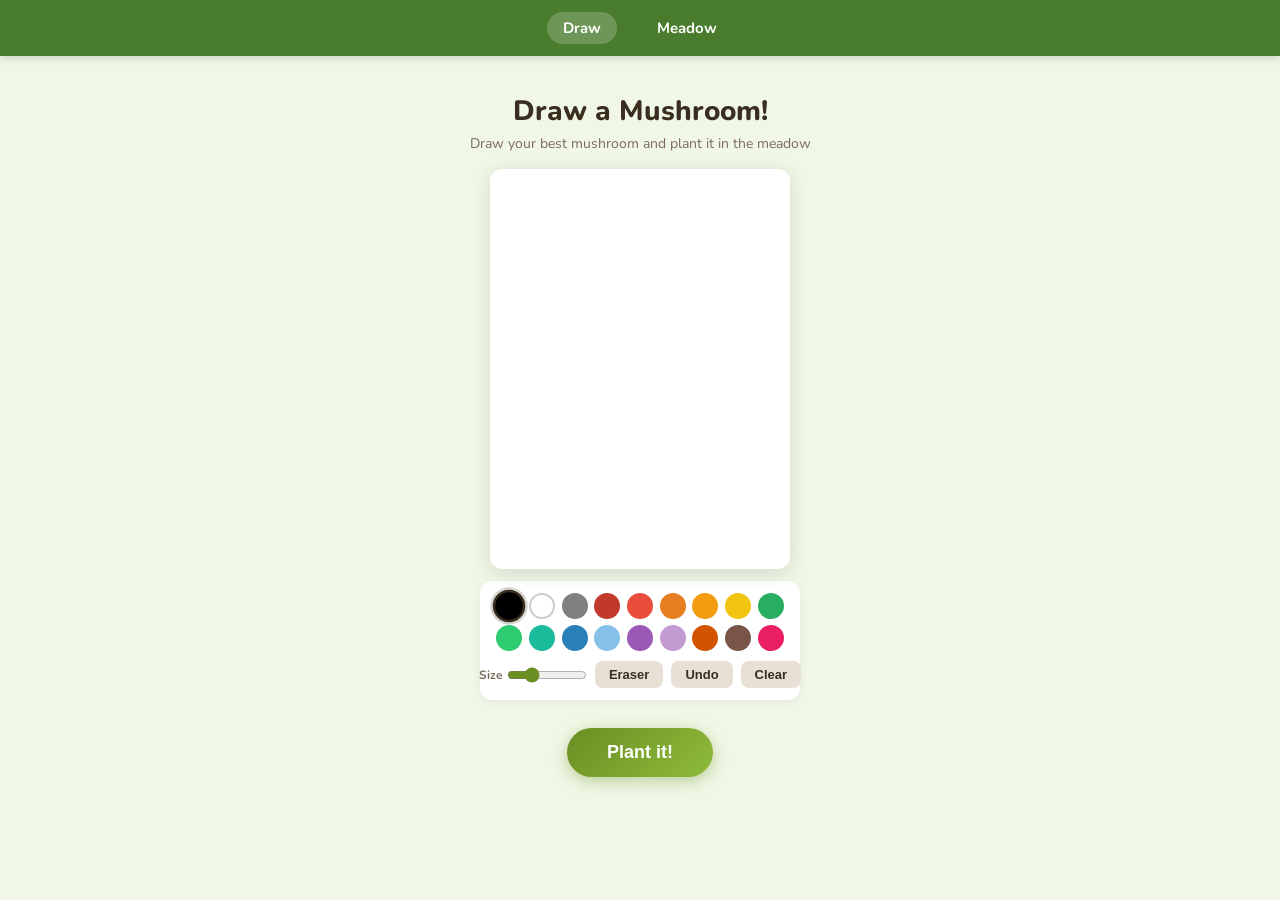
==== src/index.html @ 131b41e0 "update color and jumping" ====
<!DOCTYPE html>
<html lang="en">
<head>
  <meta charset="UTF-8">
  <meta name="viewport" content="width=device-width, initial-scale=1.0">
  <title>Draw a Mushroom!</title>
  <link rel="preconnect" href="https://fonts.googleapis.com">
  <link href="https://fonts.googleapis.com/css2?family=Nunito:wght@400;600;700;800&display=swap" rel="stylesheet">
  <link rel="stylesheet" href="css/style.css">
</head>
<body>
  <nav class="nav">
    <a href="index.html" class="active">Draw</a>
    <a href="meadow.html">Meadow</a>
  </nav>

  <div class="draw-container">
    <h1 class="draw-title">Draw a Mushroom!</h1>
    <p class="draw-subtitle">Draw your best mushroom and plant it in the meadow</p>

    <div class="canvas-wrapper" id="canvas-wrapper">
      <canvas id="draw-canvas" width="300" height="400"></canvas>
      <div class="ai-feedback" id="ai-feedback"></div>
    </div>

    <div class="tools" id="tools">
      <!-- Colors injected by JS -->
    </div>

    <button class="submit-btn" id="submit-btn">Plant it!</button>
  </div>

  <!-- Submit Modal -->
  <div class="modal-overlay" id="submit-modal">
    <div class="modal good" id="modal-content">
      <h2 id="modal-title">Nice Mushroom!</h2>
      <p id="modal-desc">Give your mushroom a name before planting it.</p>
      <input type="text" id="artist-input" placeholder="Your name" maxlength="24">
      <div>
        <button class="modal-btn secondary" id="modal-cancel">Cancel</button>
        <button class="modal-btn primary" id="modal-confirm">Plant it!</button>
      </div>
    </div>
  </div>

  <script src="js/mushroom-utils.js"></script>
  <script src="js/app.js"></script>
</body>
</html>
---- src/css/style.css ----
/* ===== Reset & Base ===== */
* {
  margin: 0;
  padding: 0;
  box-sizing: border-box;
}

body {
  font-family: 'Nunito', 'Segoe UI', sans-serif;
  background: #f0f7e6;
  color: #3a2e1f;
  min-height: 100vh;
  overflow-x: hidden;
}

a {
  color: #6b8e23;
  text-decoration: none;
}
a:hover {
  text-decoration: underline;
}

/* ===== Navigation ===== */
.nav {
  display: flex;
  justify-content: center;
  gap: 24px;
  padding: 12px 20px;
  background: #4a7c2e;
  box-shadow: 0 2px 8px rgba(0,0,0,0.15);
}
.nav a {
  color: #fff;
  font-weight: 700;
  font-size: 15px;
  padding: 6px 16px;
  border-radius: 20px;
  transition: background 0.2s;
}
.nav a:hover, .nav a.active {
  background: rgba(255,255,255,0.2);
  text-decoration: none;
}

/* ===== Drawing Page ===== */
.draw-container {
  display: flex;
  flex-direction: column;
  align-items: center;
  padding: 20px;
  max-width: 500px;
  margin: 0 auto;
}

.draw-title {
  font-size: 28px;
  font-weight: 800;
  margin: 16px 0 4px;
  color: #3a2e1f;
}

.draw-subtitle {
  font-size: 14px;
  color: #7a6b5a;
  margin-bottom: 16px;
}

.canvas-wrapper {
  position: relative;
  border-radius: 12px;
  overflow: hidden;
  box-shadow: 0 4px 20px rgba(0,0,0,0.12);
  transition: background 0.3s;
  background: #fff;
}

#draw-canvas {
  display: block;
  cursor: crosshair;
  touch-action: none;
}

.ai-feedback {
  position: absolute;
  bottom: 8px;
  right: 8px;
  font-size: 12px;
  padding: 4px 10px;
  border-radius: 12px;
  background: rgba(255,255,255,0.85);
  font-weight: 600;
  transition: color 0.3s;
}

/* ===== Tools Bar ===== */
.tools {
  display: flex;
  flex-direction: column;
  gap: 10px;
  margin: 12px 0;
  padding: 12px 16px;
  background: #fff;
  border-radius: 12px;
  box-shadow: 0 2px 8px rgba(0,0,0,0.06);
  width: 100%;
  max-width: 320px;
}

/* Color palette grid */
.tools-color-row {
  display: grid;
  grid-template-columns: repeat(9, 1fr);
  gap: 6px;
  justify-items: center;
}

.color-btn {
  width: 26px;
  height: 26px;
  border-radius: 50%;
  border: 2px solid transparent;
  cursor: pointer;
  transition: transform 0.15s, border-color 0.15s, box-shadow 0.15s;
  padding: 0;
}
.color-btn:hover {
  transform: scale(1.2);
  box-shadow: 0 2px 6px rgba(0,0,0,0.15);
}
.color-btn.active {
  border-color: #3a2e1f;
  transform: scale(1.25);
  box-shadow: 0 0 0 2px rgba(58,46,31,0.2);
}

/* Action buttons row */
.tools-action-row {
  display: flex;
  align-items: center;
  justify-content: center;
  gap: 8px;
}

.size-group {
  display: flex;
  align-items: center;
  gap: 4px;
}
.size-label {
  font-size: 12px;
  font-weight: 700;
  color: #7a6b5a;
}

.tool-btn {
  padding: 6px 14px;
  border: none;
  border-radius: 8px;
  background: #e8e0d4;
  color: #3a2e1f;
  font-weight: 700;
  font-size: 13px;
  cursor: pointer;
  transition: background 0.15s, transform 0.1s;
}
.tool-btn:hover {
  background: #d4c9b8;
}
.tool-btn:active {
  transform: scale(0.95);
}
.tool-btn.active {
  background: #6b8e23;
  color: #fff;
}

.size-slider {
  width: 80px;
  accent-color: #6b8e23;
}

/* ===== Submit Button ===== */
.submit-btn {
  margin-top: 16px;
  padding: 14px 40px;
  font-size: 18px;
  font-weight: 800;
  border: none;
  border-radius: 30px;
  background: linear-gradient(135deg, #6b8e23, #8fbc3a);
  color: #fff;
  cursor: pointer;
  box-shadow: 0 4px 15px rgba(107,142,35,0.4);
  transition: transform 0.15s, box-shadow 0.15s;
}
.submit-btn:hover {
  transform: translateY(-2px);
  box-shadow: 0 6px 20px rgba(107,142,35,0.5);
}
.submit-btn:active {
  transform: translateY(0);
}

/* ===== Modal ===== */
.modal-overlay {
  display: none;
  position: fixed;
  inset: 0;
  background: rgba(0,0,0,0.5);
  z-index: 1000;
  justify-content: center;
  align-items: center;
}
.modal-overlay.show {
  display: flex;
}

.modal {
  background: #fff;
  border-radius: 16px;
  padding: 32px;
  max-width: 380px;
  width: 90%;
  text-align: center;
  box-shadow: 0 10px 40px rgba(0,0,0,0.2);
}
.modal h2 {
  font-size: 22px;
  margin-bottom: 8px;
}
.modal p {
  color: #7a6b5a;
  margin-bottom: 20px;
  font-size: 14px;
}
.modal input[type="text"] {
  width: 100%;
  padding: 10px 16px;
  border: 2px solid #d4c9b8;
  border-radius: 10px;
  font-size: 15px;
  font-family: inherit;
  margin-bottom: 16px;
  outline: none;
  transition: border-color 0.2s;
}
.modal input[type="text"]:focus {
  border-color: #6b8e23;
}
.modal-btn {
  padding: 10px 28px;
  border: none;
  border-radius: 20px;
  font-size: 15px;
  font-weight: 700;
  cursor: pointer;
  margin: 0 6px;
  transition: transform 0.1s;
}
.modal-btn:active {
  transform: scale(0.95);
}
.modal-btn.primary {
  background: #6b8e23;
  color: #fff;
}
.modal-btn.secondary {
  background: #e8e0d4;
  color: #3a2e1f;
}

.modal.good {
  border-top: 4px solid #6b8e23;
}
.modal.bad {
  border-top: 4px solid #c0392b;
}

/* ===== Meadow Page ===== */
.meadow-container {
  position: relative;
  width: 100%;
  height: calc(100vh - 48px);
  overflow: hidden;
}

#meadow-canvas {
  display: block;
  width: 100%;
  height: 100%;
}

.meadow-controls {
  position: absolute;
  top: 12px;
  right: 12px;
  display: flex;
  gap: 8px;
  z-index: 10;
}

.meadow-controls button {
  padding: 8px 16px;
  border: none;
  border-radius: 20px;
  background: rgba(255,255,255,0.9);
  color: #3a2e1f;
  font-weight: 700;
  font-size: 13px;
  cursor: pointer;
  box-shadow: 0 2px 8px rgba(0,0,0,0.1);
  transition: transform 0.1s;
}
.meadow-controls button:hover {
  transform: scale(1.05);
}

.mushroom-count {
  position: absolute;
  top: 12px;
  left: 12px;
  padding: 6px 14px;
  background: rgba(255,255,255,0.9);
  border-radius: 20px;
  font-weight: 700;
  font-size: 13px;
  box-shadow: 0 2px 8px rgba(0,0,0,0.1);
  z-index: 10;
}

/* ===== Info Modal (Meadow) ===== */
.info-modal {
  display: none;
  position: fixed;
  inset: 0;
  background: rgba(0,0,0,0.4);
  z-index: 1000;
  justify-content: center;
  align-items: center;
}
.info-modal.show {
  display: flex;
}
.info-card {
  background: #fff;
  border-radius: 16px;
  padding: 24px;
  max-width: 320px;
  width: 90%;
  text-align: center;
  box-shadow: 0 10px 40px rgba(0,0,0,0.2);
}
.info-card img {
  max-width: 200px;
  border-radius: 8px;
  margin-bottom: 12px;
  background: #f9f6f0;
  padding: 8px;
}
.info-card .artist {
  font-weight: 700;
  font-size: 16px;
  margin-bottom: 4px;
}
.info-card .date {
  font-size: 12px;
  color: #999;
  margin-bottom: 12px;
}
.vote-buttons {
  display: flex;
  justify-content: center;
  gap: 12px;
}
.vote-btn {
  padding: 8px 20px;
  border: 2px solid #d4c9b8;
  border-radius: 20px;
  background: #fff;
  font-weight: 700;
  font-size: 14px;
  cursor: pointer;
  transition: all 0.15s;
}
.vote-btn:hover {
  background: #f0f7e6;
  border-color: #6b8e23;
}
.vote-btn .count {
  margin-left: 4px;
  color: #999;
}

/* ===== Responsive ===== */
@media (max-width: 500px) {
  .draw-container {
    padding: 12px;
  }
  #draw-canvas {
    width: 100%;
    height: auto;
  }
  .draw-title {
    font-size: 22px;
  }
  .tools {
    gap: 6px;
    padding: 8px 10px;
  }
  .color-btn {
    width: 24px;
    height: 24px;
  }
}
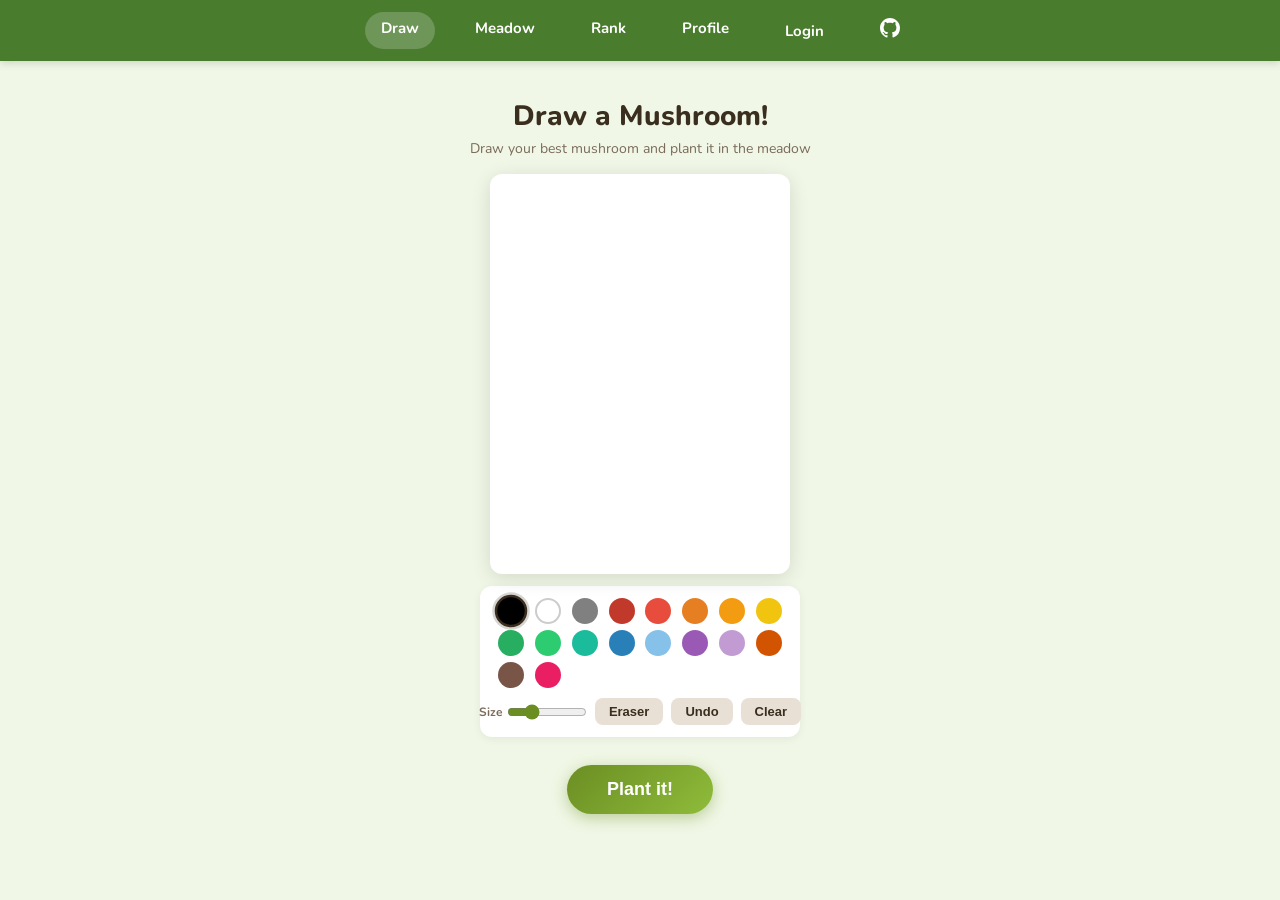
==== commit 828d9d71: "update git name" ====
--- a/src/index.html
+++ b/src/index.html
@@ -12,6 +12,12 @@
   <nav class="nav">
     <a href="index.html" class="active">Draw</a>
     <a href="meadow.html">Meadow</a>
+    <a href="rank.html">Rank</a>
+    <a href="profile.html">Profile</a>
+    <span id="nav-auth"></span>
+    <a href="https://github.com/JiaminYao/draw-a-mushroom" target="_blank" title="GitHub" class="nav-github">
+      <svg width="20" height="20" viewBox="0 0 16 16" fill="currentColor"><path d="M8 0C3.58 0 0 3.58 0 8c0 3.54 2.29 6.53 5.47 7.59.4.07.55-.17.55-.38 0-.19-.01-.82-.01-1.49-2.01.37-2.53-.49-2.69-.94-.09-.23-.48-.94-.82-1.13-.28-.15-.68-.52-.01-.53.63-.01 1.08.58 1.23.82.72 1.21 1.87.87 2.33.66.07-.52.28-.87.51-1.07-1.78-.2-3.64-.89-3.64-3.95 0-.87.31-1.59.82-2.15-.08-.2-.36-1.02.08-2.12 0 0 .67-.21 2.2.82.64-.18 1.32-.27 2-.27.68 0 1.36.09 2 .27 1.53-1.04 2.2-.82 2.2-.82.44 1.1.16 1.92.08 2.12.51.56.82 1.27.82 2.15 0 3.07-1.87 3.75-3.65 3.95.29.25.54.73.54 1.48 0 1.07-.01 1.93-.01 2.2 0 .21.15.46.55.38A8.01 8.01 0 0016 8c0-4.42-3.58-8-8-8z"/></svg>
+    </a>
   </nav>
 
   <div class="draw-container">
@@ -45,5 +51,6 @@
 
   <script src="js/mushroom-utils.js"></script>
   <script src="js/app.js"></script>
+  <script>MushroomUtils.updateAuthNav();</script>
 </body>
 </html>
--- a/src/css/style.css
+++ b/src/css/style.css
@@ -110,7 +110,7 @@
 /* Color palette grid */
 .tools-color-row {
   display: grid;
-  grid-template-columns: repeat(9, 1fr);
+  grid-template-columns: repeat(8, 1fr);
   gap: 6px;
   justify-items: center;
 }
@@ -265,6 +265,11 @@
   background: #6b8e23;
   color: #fff;
 }
+.modal-btn.primary:disabled {
+  background: #b8b8b8;
+  cursor: not-allowed;
+  opacity: 0.6;
+}
 .modal-btn.secondary {
   background: #e8e0d4;
   color: #3a2e1f;
@@ -392,24 +397,724 @@
   color: #999;
 }
 
+/* ===== Ranking Page ===== */
+.rank-container {
+  max-width: 900px;
+  margin: 0 auto;
+  padding: 20px;
+}
+
+.rank-title {
+  font-size: 28px;
+  font-weight: 800;
+  text-align: center;
+  margin: 16px 0 12px;
+  color: #3a2e1f;
+}
+
+.rank-sort {
+  display: flex;
+  justify-content: center;
+  gap: 8px;
+  margin-bottom: 20px;
+}
+
+.sort-btn {
+  padding: 8px 20px;
+  border: 2px solid #d4c9b8;
+  border-radius: 20px;
+  background: #fff;
+  font-weight: 700;
+  font-size: 14px;
+  cursor: pointer;
+  transition: all 0.15s;
+  font-family: inherit;
+}
+.sort-btn:hover {
+  background: #f0f7e6;
+  border-color: #6b8e23;
+}
+.sort-btn.active {
+  background: #6b8e23;
+  color: #fff;
+  border-color: #6b8e23;
+}
+
+.rank-grid {
+  display: grid;
+  grid-template-columns: repeat(4, 1fr);
+  gap: 16px;
+}
+
+.rank-card {
+  display: flex;
+  flex-direction: column;
+  align-items: center;
+  background: #fff;
+  border-radius: 14px;
+  padding: 14px 10px 12px;
+  box-shadow: 0 2px 10px rgba(0,0,0,0.07);
+  transition: transform 0.1s;
+  position: relative;
+}
+.rank-card:hover {
+  transform: translateY(-2px);
+  box-shadow: 0 4px 14px rgba(0,0,0,0.1);
+}
+
+.rank-badge {
+  position: absolute;
+  top: -6px;
+  left: -6px;
+  background: #6b8e23;
+  color: #fff;
+  font-weight: 800;
+  font-size: 12px;
+  width: 28px;
+  height: 28px;
+  border-radius: 50%;
+  display: flex;
+  align-items: center;
+  justify-content: center;
+  box-shadow: 0 2px 6px rgba(0,0,0,0.15);
+}
+
+.rank-img {
+  width: 100%;
+  height: 140px;
+  object-fit: contain;
+  border-radius: 8px;
+  background: #f9f6f0;
+  padding: 4px;
+}
+
+.rank-info {
+  width: 100%;
+  text-align: center;
+  margin-top: 8px;
+}
+
+.rank-artist {
+  font-weight: 700;
+  font-size: 14px;
+  color: #3a2e1f;
+  white-space: nowrap;
+  overflow: hidden;
+  text-overflow: ellipsis;
+}
+
+.rank-date {
+  font-size: 11px;
+  color: #999;
+  margin-top: 2px;
+}
+
+.rank-score {
+  font-size: 12px;
+  font-weight: 800;
+  color: #6b8e23;
+  margin-top: 2px;
+}
+
+.rank-actions {
+  display: flex;
+  align-items: center;
+  gap: 6px;
+  margin-top: 8px;
+}
+
+.rank-vote-btn {
+  padding: 3px 8px;
+  border: 1.5px solid #d4c9b8;
+  border-radius: 10px;
+  background: #fff;
+  font-size: 12px;
+  font-weight: 700;
+  cursor: pointer;
+  transition: all 0.15s;
+}
+.rank-vote-btn:hover {
+  border-color: #6b8e23;
+  background: #f0f7e6;
+}
+.rank-vote-btn.up:hover {
+  color: #27ae60;
+}
+.rank-vote-btn.down:hover {
+  color: #c0392b;
+}
+
+.rank-report-btn {
+  padding: 3px 8px;
+  border: 1.5px solid #d4c9b8;
+  border-radius: 10px;
+  background: #fff;
+  font-size: 12px;
+  color: #c0392b;
+  cursor: pointer;
+  transition: all 0.15s;
+}
+.rank-report-btn:hover {
+  border-color: #c0392b;
+  background: rgba(192,57,43,0.08);
+}
+
+.rank-delete-btn {
+  position: absolute;
+  top: 6px;
+  right: 6px;
+  background: none;
+  border: none;
+  color: #ccc;
+  font-size: 15px;
+  cursor: pointer;
+  padding: 2px 6px;
+  border-radius: 4px;
+  transition: color 0.15s, background 0.15s;
+}
+.rank-delete-btn:hover {
+  color: #c0392b;
+  background: rgba(192,57,43,0.1);
+}
+
+.rank-pagination {
+  display: flex;
+  justify-content: center;
+  gap: 8px;
+  margin-top: 20px;
+}
+
+.page-btn {
+  width: 36px;
+  height: 36px;
+  border: 2px solid #d4c9b8;
+  border-radius: 50%;
+  background: #fff;
+  font-weight: 700;
+  font-size: 14px;
+  cursor: pointer;
+  font-family: inherit;
+  transition: all 0.15s;
+}
+.page-btn:hover {
+  background: #f0f7e6;
+  border-color: #6b8e23;
+}
+.page-btn.active {
+  background: #6b8e23;
+  color: #fff;
+  border-color: #6b8e23;
+}
+
+@media (max-width: 768px) {
+  .rank-grid { grid-template-columns: repeat(2, 1fr); gap: 12px; }
+}
+
+.rank-empty {
+  text-align: center;
+  padding: 60px 20px;
+  color: #7a6b5a;
+  font-size: 16px;
+}
+
+/* ===== Admin Page ===== */
+.admin-container {
+  max-width: 800px;
+  margin: 0 auto;
+  padding: 20px;
+}
+
+.admin-title {
+  font-size: 24px;
+  font-weight: 800;
+  color: #3a2e1f;
+  margin-bottom: 20px;
+  text-align: center;
+}
+
+.admin-denied {
+  text-align: center;
+  padding: 60px 20px;
+  color: #c0392b;
+  font-size: 16px;
+}
+
+.admin-grid {
+  display: flex;
+  flex-direction: column;
+  gap: 14px;
+}
+
+.admin-card {
+  display: flex;
+  align-items: center;
+  gap: 16px;
+  background: #fff;
+  border-radius: 14px;
+  padding: 14px 18px;
+  box-shadow: 0 2px 10px rgba(0,0,0,0.07);
+}
+
+.admin-card-img {
+  flex-shrink: 0;
+}
+
+.admin-card-img img {
+  width: 80px;
+  height: 100px;
+  object-fit: contain;
+  border-radius: 8px;
+  background: #f9f6f0;
+  padding: 4px;
+}
+
+.admin-card-info {
+  flex: 1;
+  min-width: 0;
+}
+
+.admin-card-artist {
+  font-weight: 700;
+  font-size: 15px;
+  color: #3a2e1f;
+}
+
+.admin-card-reason {
+  font-size: 13px;
+  color: #555;
+  margin-top: 4px;
+}
+
+.admin-card-date {
+  font-size: 11px;
+  color: #999;
+  margin-top: 2px;
+}
+
+.admin-card-actions {
+  display: flex;
+  flex-direction: column;
+  gap: 6px;
+  flex-shrink: 0;
+}
+
+.admin-btn {
+  padding: 6px 14px;
+  border: none;
+  border-radius: 10px;
+  font-size: 13px;
+  font-weight: 700;
+  font-family: inherit;
+  cursor: pointer;
+  transition: opacity 0.15s;
+}
+
+.admin-btn:hover {
+  opacity: 0.85;
+}
+
+.admin-btn.delete {
+  background: #c0392b;
+  color: #fff;
+}
+
+.admin-btn.dismiss {
+  background: #d4c9b8;
+  color: #3a2e1f;
+}
+
+.admin-empty {
+  text-align: center;
+  padding: 60px 20px;
+  color: #6b8e23;
+  font-size: 16px;
+  font-weight: 700;
+}
+
+/* ===== Login Page ===== */
+.login-container {
+  max-width: 400px;
+  margin: 0 auto;
+  padding: 20px;
+}
+
+.login-title {
+  font-size: 28px;
+  font-weight: 800;
+  text-align: center;
+  margin: 24px 0 16px;
+  color: #3a2e1f;
+}
+
+.login-card {
+  background: #fff;
+  border-radius: 16px;
+  padding: 28px;
+  box-shadow: 0 4px 20px rgba(0,0,0,0.08);
+}
+
+.login-tabs {
+  display: flex;
+  gap: 0;
+  margin-bottom: 20px;
+  border-radius: 10px;
+  overflow: hidden;
+  border: 2px solid #d4c9b8;
+}
+
+.login-tab {
+  flex: 1;
+  padding: 10px;
+  border: none;
+  background: #f5f0e8;
+  font-weight: 700;
+  font-size: 14px;
+  cursor: pointer;
+  font-family: inherit;
+  transition: all 0.15s;
+}
+.login-tab.active {
+  background: #6b8e23;
+  color: #fff;
+}
+
+.login-form {
+  display: flex;
+  flex-direction: column;
+  gap: 12px;
+}
+
+.login-form input {
+  padding: 12px 16px;
+  border: 2px solid #d4c9b8;
+  border-radius: 10px;
+  font-size: 15px;
+  font-family: inherit;
+  outline: none;
+  transition: border-color 0.2s;
+}
+.login-form input:focus {
+  border-color: #6b8e23;
+}
+
+.login-submit {
+  padding: 12px;
+  border: none;
+  border-radius: 10px;
+  background: #6b8e23;
+  color: #fff;
+  font-weight: 700;
+  font-size: 15px;
+  cursor: pointer;
+  font-family: inherit;
+  transition: background 0.15s;
+}
+.login-submit:hover {
+  background: #5a7a1e;
+}
+
+.login-divider {
+  text-align: center;
+  margin: 20px 0;
+  position: relative;
+  color: #999;
+  font-size: 13px;
+}
+.login-divider::before {
+  content: '';
+  position: absolute;
+  left: 0;
+  right: 0;
+  top: 50%;
+  height: 1px;
+  background: #d4c9b8;
+}
+.login-divider span {
+  background: #fff;
+  padding: 0 12px;
+  position: relative;
+}
+
+.google-btn {
+  width: 100%;
+  padding: 12px;
+  border: 2px solid #d4c9b8;
+  border-radius: 10px;
+  background: #fff;
+  font-weight: 700;
+  font-size: 14px;
+  cursor: pointer;
+  font-family: inherit;
+  transition: all 0.15s;
+}
+.google-btn:hover {
+  border-color: #4285f4;
+  background: #f0f4ff;
+}
+
+.login-error {
+  margin-top: 12px;
+  color: #c0392b;
+  font-size: 13px;
+  font-weight: 600;
+  text-align: center;
+  min-height: 18px;
+}
+
+/* ===== Nav Auth ===== */
+.nav-user {
+  color: rgba(255,255,255,0.8);
+  font-size: 13px;
+}
+#nav-auth {
+  display: flex;
+  align-items: center;
+  gap: 10px;
+}
+#nav-auth a {
+  color: #fff;
+  font-weight: 700;
+  font-size: 15px;
+  padding: 6px 16px;
+  border-radius: 20px;
+  transition: background 0.2s;
+}
+#nav-auth a:hover {
+  background: rgba(255,255,255,0.2);
+  text-decoration: none;
+}
+
+/* ===== Profile Page ===== */
+.profile-container {
+  max-width: 460px;
+  margin: 0 auto;
+  padding: 20px;
+}
+
+.profile-login-prompt {
+  text-align: center;
+  padding: 60px 20px;
+}
+.profile-login-prompt h2 {
+  font-size: 24px;
+  font-weight: 800;
+  margin-bottom: 12px;
+  color: #3a2e1f;
+}
+.profile-login-prompt p {
+  color: #7a6b5a;
+  margin-bottom: 20px;
+}
+
+.profile-card {
+  background: #fff;
+  border-radius: 16px;
+  padding: 28px;
+  text-align: center;
+  box-shadow: 0 4px 20px rgba(0,0,0,0.08);
+  margin-bottom: 16px;
+}
+
+.profile-avatar {
+  width: 72px;
+  height: 72px;
+  border-radius: 50%;
+  background: #6b8e23;
+  color: #fff;
+  font-size: 32px;
+  font-weight: 800;
+  display: flex;
+  align-items: center;
+  justify-content: center;
+  margin: 0 auto 12px;
+}
+
+.profile-name-row {
+  position: relative;
+  text-align: center;
+}
+
+.profile-name {
+  font-size: 22px;
+  font-weight: 800;
+  color: #3a2e1f;
+}
+
+.profile-edit-btn {
+  position: absolute;
+  right: 0;
+  top: 50%;
+  transform: translateY(-50%);
+  background: none;
+  border: none;
+  font-size: 18px;
+  cursor: pointer;
+  color: #7a6b5a;
+  padding: 4px;
+  transition: color 0.15s;
+}
+.profile-edit-btn:hover {
+  color: #6b8e23;
+}
+
+.profile-name-edit {
+  display: flex;
+  align-items: center;
+  justify-content: center;
+  gap: 8px;
+  margin-top: 4px;
+}
+.profile-name-edit input {
+  padding: 8px 12px;
+  border: 2px solid #d4c9b8;
+  border-radius: 10px;
+  font-size: 15px;
+  font-family: inherit;
+  outline: none;
+  width: 180px;
+}
+.profile-name-edit input:focus {
+  border-color: #6b8e23;
+}
+
+.profile-date {
+  font-size: 13px;
+  color: #999;
+  margin-top: 6px;
+}
+
+.profile-stats {
+  display: grid;
+  grid-template-columns: repeat(2, 1fr);
+  gap: 10px;
+  margin-bottom: 16px;
+}
+
+.stat-card {
+  background: #fff;
+  border-radius: 12px;
+  padding: 16px;
+  text-align: center;
+  box-shadow: 0 2px 10px rgba(0,0,0,0.06);
+}
+
+.stat-value {
+  font-size: 28px;
+  font-weight: 800;
+  color: #3a2e1f;
+}
+.stat-value.stat-up {
+  color: #27ae60;
+}
+.stat-value.stat-down {
+  color: #c0392b;
+}
+
+.stat-label {
+  font-size: 12px;
+  font-weight: 700;
+  color: #7a6b5a;
+  margin-top: 4px;
+}
+
+.profile-actions {
+  display: flex;
+  gap: 10px;
+}
+
+.profile-action-btn {
+  flex: 1;
+  padding: 12px;
+  border: 2px solid #d4c9b8;
+  border-radius: 12px;
+  background: #fff;
+  font-weight: 700;
+  font-size: 14px;
+  cursor: pointer;
+  font-family: inherit;
+  transition: all 0.15s;
+}
+.profile-action-btn:hover {
+  border-color: #6b8e23;
+  background: #f0f7e6;
+}
+
+.profile-toast {
+  position: fixed;
+  bottom: 30px;
+  left: 50%;
+  transform: translateX(-50%) translateY(100px);
+  background: #27ae60;
+  color: #fff;
+  padding: 10px 24px;
+  border-radius: 20px;
+  font-weight: 700;
+  font-size: 14px;
+  box-shadow: 0 4px 15px rgba(0,0,0,0.15);
+  transition: transform 0.3s;
+  z-index: 2000;
+}
+.profile-toast.show {
+  transform: translateX(-50%) translateY(0);
+}
+
 /* ===== Responsive ===== */
-@media (max-width: 500px) {
-  .draw-container {
-    padding: 12px;
+/* ===== Mobile Responsive ===== */
+@media (max-width: 480px) {
+  /* Nav */
+  .nav {
+    gap: 8px;
+    padding: 10px 12px;
+    flex-wrap: wrap;
   }
-  #draw-canvas {
-    width: 100%;
-    height: auto;
+  .nav a {
+    font-size: 13px;
+    padding: 5px 10px;
   }
-  .draw-title {
-    font-size: 22px;
-  }
-  .tools {
-    gap: 6px;
-    padding: 8px 10px;
-  }
-  .color-btn {
-    width: 24px;
-    height: 24px;
-  }
-}
+
+  /* Drawing Page */
+  .draw-container { padding: 12px; }
+  #draw-canvas { width: 100%; height: auto; }
+  .draw-title { font-size: 20px; margin: 8px 0; }
+  .tools { gap: 6px; padding: 8px 10px; max-width: 100%; }
+  .color-btn { width: 24px; height: 24px; }
+  .submit-btn { padding: 12px 30px; font-size: 15px; }
+
+  /* Rank Page */
+  .rank-container { padding: 12px; }
+  .rank-title { font-size: 22px; margin: 10px 0 8px; }
+  .rank-sort { gap: 6px; flex-wrap: wrap; }
+  .sort-btn { padding: 6px 14px; font-size: 12px; }
+  .rank-grid { grid-template-columns: repeat(2, 1fr); gap: 10px; }
+  .rank-card { padding: 10px 8px; }
+  .rank-img { height: 110px; }
+  .rank-artist { font-size: 12px; }
+  .rank-score { font-size: 11px; }
+  .rank-actions { gap: 4px; }
+  .rank-vote-btn { padding: 4px 10px; font-size: 14px; }
+  .rank-report-btn { padding: 4px 10px; font-size: 14px; }
+
+  /* Meadow Page */
+  .mushroom-count { font-size: 12px; padding: 4px 10px; }
+  .meadow-controls button { padding: 6px 12px; font-size: 12px; }
+
+  /* Profile Page */
+  .profile-container { padding: 12px; }
+  .profile-card { padding: 20px 16px; }
+  .profile-avatar { width: 60px; height: 60px; font-size: 26px; }
+  .profile-name { font-size: 20px; }
+  .stat-value { font-size: 24px; }
+  .stat-label { font-size: 11px; }
+  .profile-actions { gap: 8px; }
+  .profile-action-btn { padding: 10px 16px; font-size: 13px; }
+
+  /* Login Page */
+  .login-container { padding: 12px; }
+  .login-card { padding: 20px 16px; }
+  .login-title { font-size: 22px; }
+
+  /* Admin Page */
+  .admin-container { padding: 12px; }
+  .admin-card { flex-direction: column; text-align: center; padding: 14px; }
+  .admin-card-actions { flex-direction: row; }
+}
